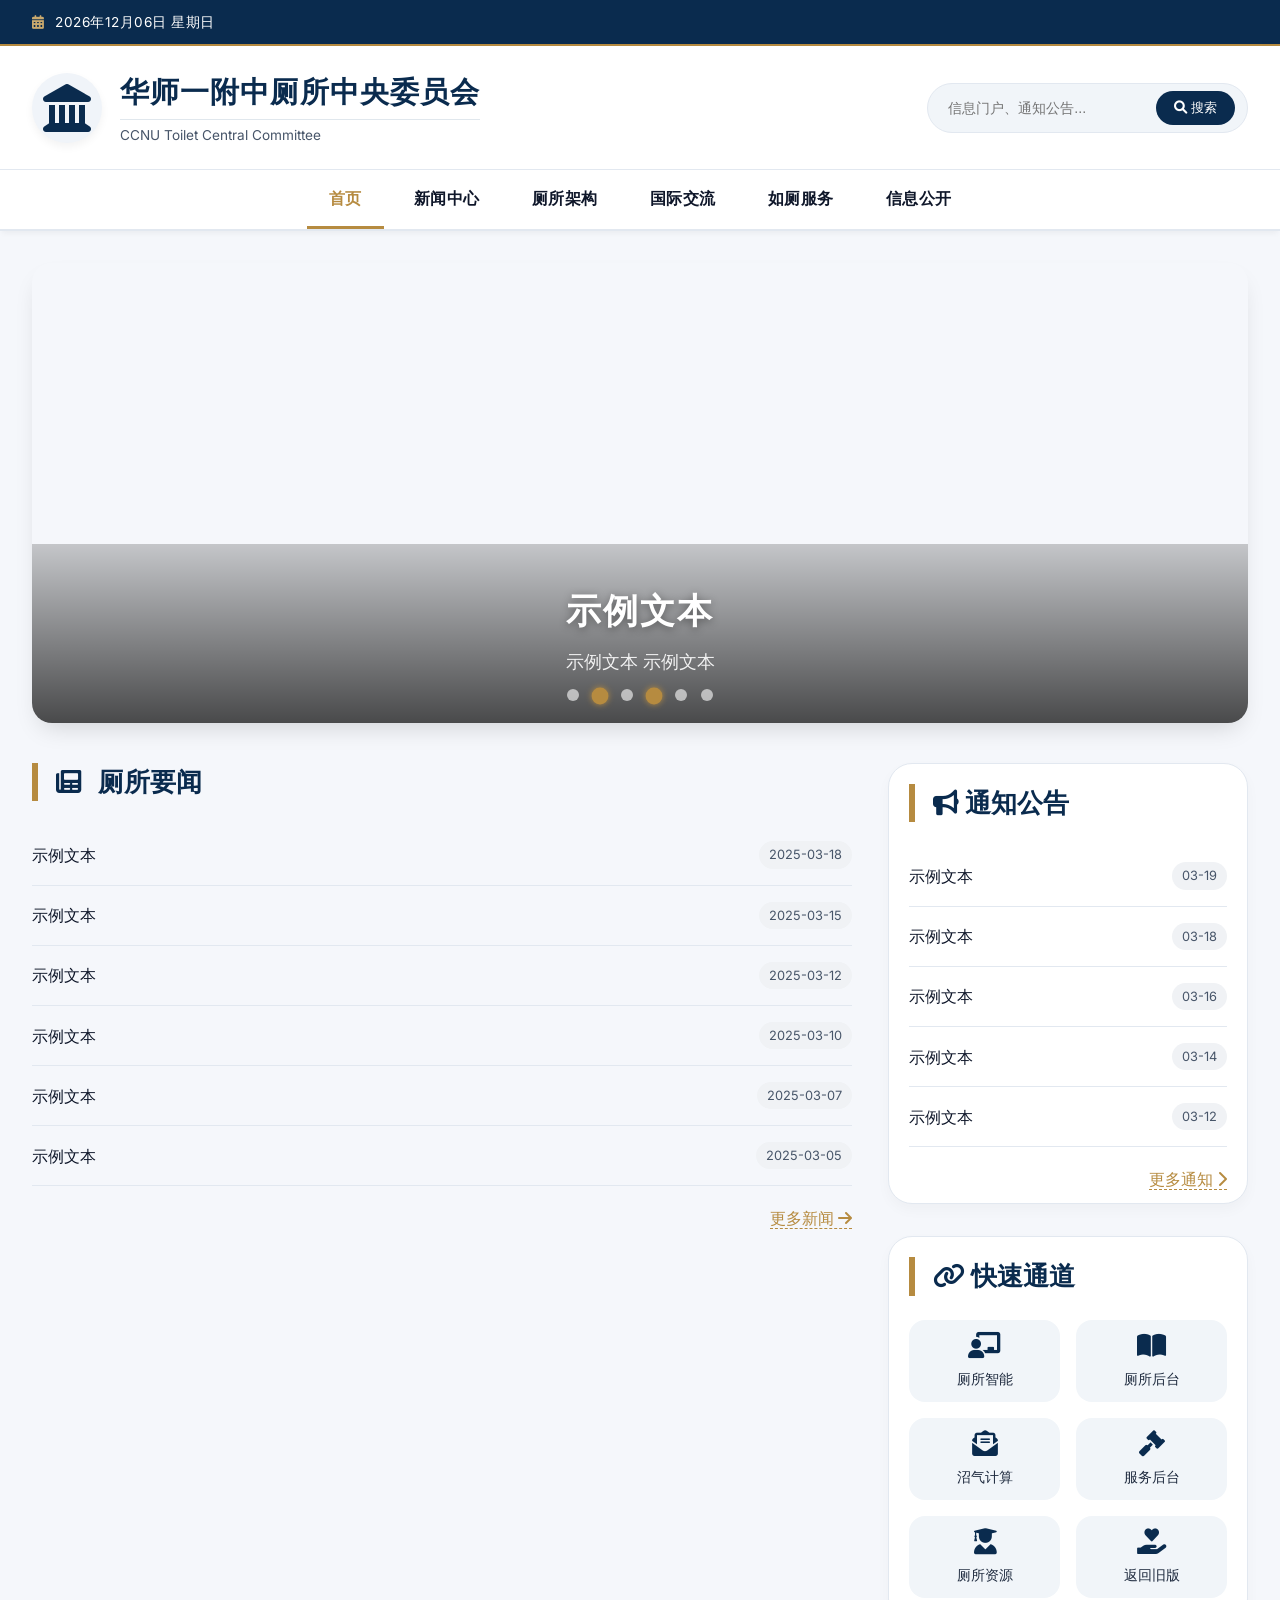
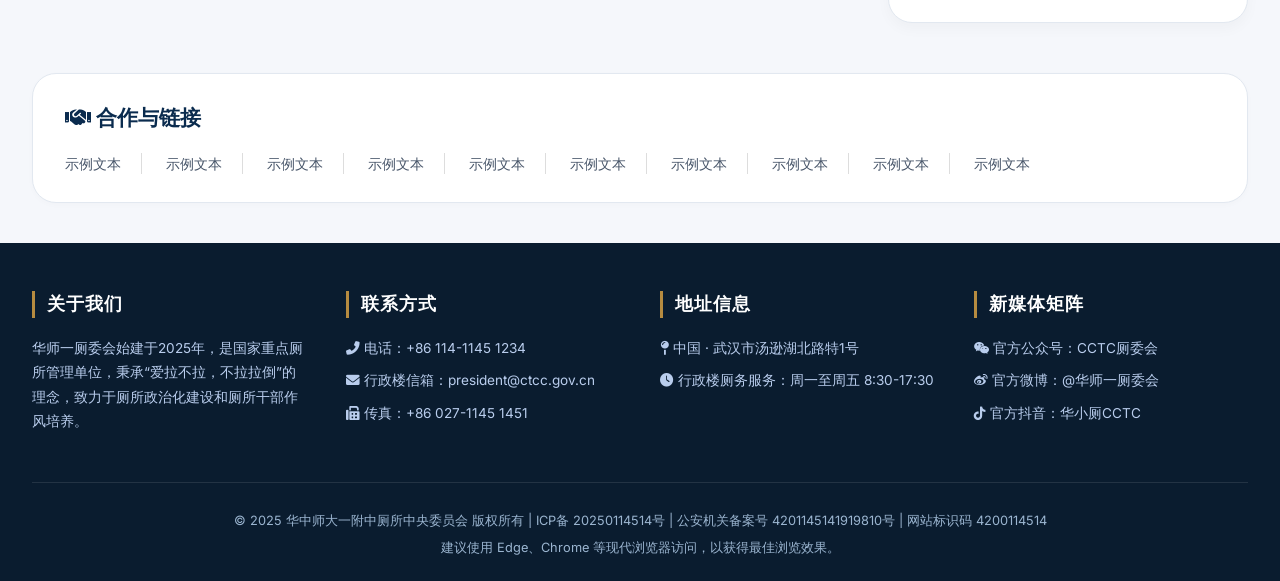
==== index.html @ 01e00ba2 "Add files via upload" ====
﻿<!DOCTYPE html>
<!-- saved from url=(0061)# -->
<html lang="zh-CN"><head><meta http-equiv="Content-Type" content="text/html; charset=UTF-8">
    
    <meta name="viewport" content="width=device-width, initial-scale=1.0, user-scalable=yes">
    <title>华师一附中厕所中央委员会官方门户</title>
    <!-- 引入 Font Awesome 6 (免费图标库) 和 思源黑体 提升稳重感 -->
    <link rel="stylesheet" href="https://cdnjs.cloudflare.com/ajax/libs/font-awesome/6.0.0-beta3/css/all.min.css">
    <link href="https://fonts.googleapis.com/css2?family=Inter:opsz,wght@14..32,300;14..32,400;14..32,500;14..32,600;14..32,700&display=swap" rel="stylesheet">
    <style>
        * {
            margin: 0;
            padding: 0;
            box-sizing: border-box;
        }

        body {
            font-family: 'Inter', 'Microsoft YaHei', 'Segoe UI', Roboto, 'Helvetica Neue', sans-serif;
            background-color: #f5f7fb;
            color: #1e2a3e;
            line-height: 1.5;
        }

        /* 庄重主色调：深蓝灰 + 暗金点缀 */
        :root {
            --primary-dark: #0a2b4e;      /* 深蓝权威 */
            --primary-deep: #1e3a5f;
            --primary-accent: #b68b40;    /* 古铜/暗金 点缀庄严感 */
            --primary-accent-hover: #9e732f;
            --gray-bg: #f8fafc;
            --card-white: #ffffff;
            --border-light: #e2e8f0;
            --text-dark: #0f172a;
            --text-muted: #475569;
            --footer-bg: #0a1c2f;
        }

        a {
            text-decoration: none;
            color: inherit;
            transition: all 0.2s ease;
        }

        /* 容器约束 庄重居中 */
        .container {
            max-width: 1280px;
            margin: 0 auto;
            padding: 0 32px;
        }

        /* ========= 页头 ========= */
        .top-bar {
            background: var(--primary-dark);
            color: white;
            padding: 12px 0;
            font-size: 0.85rem;
            border-bottom: 2px solid var(--primary-accent);
        }

        .top-bar .container {
            display: flex;
            justify-content: space-between;
            align-items: center;
            flex-wrap: wrap;
        }

        .date-links span {
            margin-right: 24px;
            font-weight: 400;
            letter-spacing: 0.5px;
        }

        .date-links i {
            margin-right: 6px;
            color: #c9a96e;
        }

        .official-links a {
            margin-left: 20px;
            font-size: 0.85rem;
            border-left: 1px solid rgba(255,255,255,0.3);
            padding-left: 20px;
        }
        .official-links a:first-child {
            border-left: none;
            margin-left: 0;
            padding-left: 0;
        }
        .official-links a:hover {
            color: var(--primary-accent);
        }

        /* 主头部 logo+名称+搜索 */
        .header-main {
            background: white;
            padding: 24px 0;
            box-shadow: 0 2px 12px rgba(0,0,0,0.03);
            border-bottom: 1px solid var(--border-light);
        }
        .header-flex {
            display: flex;
            justify-content: space-between;
            align-items: center;
            flex-wrap: wrap;
            gap: 20px;
        }
        .logo-area {
            display: flex;
            align-items: center;
            gap: 18px;
        }
        .logo-icon {
            font-size: 48px;
            color: var(--primary-dark);
            background: #f0f4f9;
            width: 70px;
            height: 70px;
            display: flex;
            align-items: center;
            justify-content: center;
            border-radius: 50%;
            box-shadow: 0 4px 8px rgba(0,0,0,0.05);
        }
        .site-title h1 {
            font-size: 1.8rem;
            font-weight: 700;
            color: var(--primary-dark);
            letter-spacing: 1px;
        }
        .site-title p {
            font-size: 0.85rem;
            color: var(--text-muted);
            margin-top: 5px;
            font-weight: 400;
            border-top: 1px solid #e0e7ed;
            padding-top: 5px;
        }
        .search-box {
            background: #f1f5f9;
            border-radius: 48px;
            padding: 6px 12px 6px 20px;
            display: flex;
            align-items: center;
            gap: 8px;
            border: 1px solid var(--border-light);
        }
        .search-box input {
            border: none;
            background: transparent;
            padding: 10px 0;
            font-size: 0.9rem;
            width: 200px;
            outline: none;
            font-weight: 400;
        }
        .search-box button {
            background: var(--primary-dark);
            border: none;
            color: white;
            padding: 8px 18px;
            border-radius: 40px;
            cursor: pointer;
            font-weight: 500;
            transition: 0.2s;
        }
        .search-box button:hover {
            background: var(--primary-accent);
        }

        /* 导航菜单 */
        .nav-menu {
            background: white;
            border-bottom: 2px solid var(--border-light);
            box-shadow: 0 4px 6px -2px rgba(0,0,0,0.05);
            position: sticky;
            top: 0;
            z-index: 99;
        }
        .nav-list {
            display: flex;
            justify-content: center;
            flex-wrap: wrap;
            list-style: none;
            gap: 8px;
        }
        .nav-list li a {
            display: inline-block;
            padding: 16px 22px;
            font-weight: 600;
            font-size: 1rem;
            color: var(--text-dark);
            letter-spacing: 0.5px;
            border-bottom: 3px solid transparent;
        }
        .nav-list li a:hover, .nav-list li.active a {
            color: var(--primary-accent);
            border-bottom-color: var(--primary-accent);
        }

        /* 轮播区 (庄重宽幅) */
        .carousel-section {
            margin: 32px 0 40px;
        }
        .carousel-container {
            position: relative;
            width: 100%;
            height: 460px;
            border-radius: 20px;
            overflow: hidden;
            box-shadow: 0 12px 24px -8px rgba(0,0,0,0.15);
        }
        .carousel-slide {
            position: absolute;
            top: 0;
            left: 0;
            width: 100%;
            height: 100%;
            background-size: cover;
            background-position: center 30%;
            opacity: 0;
            transition: opacity 0.7s ease-in-out;
            display: flex;
            align-items: flex-end;
            justify-content: center;
        }
        .carousel-slide.active {
            opacity: 1;
            z-index: 1;
        }
        .slide-overlay {
            background: linear-gradient(0deg, rgba(0,0,0,0.7) 0%, rgba(0,0,0,0.2) 100%);
            width: 100%;
            padding: 40px 0 48px;
            text-align: center;
            color: white;
        }
        .slide-overlay h2 {
            font-size: 2.2rem;
            font-weight: 700;
            letter-spacing: 2px;
            margin-bottom: 12px;
            text-shadow: 0 2px 8px rgba(0,0,0,0.4);
        }
        .slide-overlay p {
            font-size: 1.1rem;
            max-width: 700px;
            margin: 0 auto;
            opacity: 0.9;
        }
        .carousel-dots {
            position: absolute;
            bottom: 20px;
            left: 0;
            right: 0;
            display: flex;
            justify-content: center;
            gap: 14px;
            z-index: 10;
        }
        .dot {
            width: 12px;
            height: 12px;
            background-color: rgba(255,255,255,0.6);
            border-radius: 50%;
            cursor: pointer;
            transition: 0.2s;
        }
        .dot.active-dot {
            background-color: var(--primary-accent);
            transform: scale(1.2);
            width: 14px;
            height: 14px;
            box-shadow: 0 0 5px #b68b40;
        }

        /* 主要内容卡片区 */
        .content-grid {
            display: grid;
            grid-template-columns: 1fr 360px;
            gap: 36px;
            margin: 40px 0 50px;
        }
        /* 左侧新闻 */
        .news-section h2, .announce-section h2, .quick-links h2 {
            font-size: 1.6rem;
            font-weight: 600;
            border-left: 6px solid var(--primary-accent);
            padding-left: 18px;
            margin-bottom: 24px;
            color: var(--primary-dark);
        }
        .news-list li, .announce-list li {
            list-style: none;
            border-bottom: 1px solid var(--border-light);
            padding: 16px 0;
            display: flex;
            justify-content: space-between;
            align-items: center;
            flex-wrap: wrap;
        }
        .news-list li a, .announce-list li a {
            font-weight: 500;
            font-size: 1rem;
            color: var(--text-dark);
            flex: 1;
            transition: 0.2s;
        }
        .news-list li a:hover, .announce-list li a:hover {
            color: var(--primary-accent);
            padding-left: 4px;
        }
        .news-date, .announce-date {
            font-size: 0.8rem;
            color: var(--text-muted);
            background: #f0f2f5;
            padding: 4px 10px;
            border-radius: 24px;
            white-space: nowrap;
            margin-left: 15px;
        }
        .more-link {
            text-align: right;
            margin-top: 20px;
        }
        .more-link a {
            color: var(--primary-accent);
            font-weight: 500;
            border-bottom: 1px dashed var(--primary-accent);
        }
        /* 右侧卡片 通知公告+快速通道 */
        .announce-section {
            background: var(--card-white);
            border-radius: 24px;
            padding: 20px 20px 12px 20px;
            box-shadow: 0 6px 14px rgba(0,0,0,0.03);
            border: 1px solid var(--border-light);
            margin-bottom: 32px;
        }
        .quick-links {
            background: var(--card-white);
            border-radius: 24px;
            padding: 20px 20px 24px;
            border: 1px solid var(--border-light);
            box-shadow: 0 6px 14px rgba(0,0,0,0.03);
        }
        .link-grid {
            display: grid;
            grid-template-columns: repeat(2, 1fr);
            gap: 16px;
            margin-top: 12px;
        }
        .link-item {
            background: #f1f5f9;
            padding: 12px 8px;
            text-align: center;
            border-radius: 16px;
            transition: 0.2s;
            font-weight: 500;
        }
        .link-item i {
            display: block;
            font-size: 26px;
            color: var(--primary-dark);
            margin-bottom: 8px;
        }
        .link-item span {
            font-size: 0.85rem;
        }
        .link-item:hover {
            background: #e6edf6;
            transform: translateY(-3px);
            color: var(--primary-accent);
        }
        .link-item:hover i {
            color: var(--primary-accent);
        }

        /* 友情链接区域 */
        .friendship {
            background: white;
            border-radius: 24px;
            padding: 28px 32px;
            margin: 20px 0 40px;
            border: 1px solid var(--border-light);
            box-shadow: 0 2px 6px rgba(0,0,0,0.02);
        }
        .friendship h3 {
            font-size: 1.3rem;
            font-weight: 600;
            margin-bottom: 20px;
            color: var(--primary-dark);
            position: relative;
            display: inline-block;
        }
        .friend-links {
            display: flex;
            flex-wrap: wrap;
            gap: 24px;
            row-gap: 16px;
        }
        .friend-links a {
            color: var(--text-muted);
            font-weight: 500;
            border-right: 1px solid #ddd;
            padding-right: 20px;
            font-size: 0.9rem;
        }
        .friend-links a:last-child {
            border-right: none;
        }
        .friend-links a:hover {
            color: var(--primary-accent);
        }

        /* 页脚 */
        .footer {
            background: var(--footer-bg);
            color: #cddcec;
            padding: 48px 0 24px;
            margin-top: 20px;
            font-size: 0.85rem;
        }
        .footer-grid {
            display: grid;
            grid-template-columns: repeat(auto-fit, minmax(240px, 1fr));
            gap: 40px;
            margin-bottom: 40px;
        }
        .footer-col h4 {
            color: white;
            font-size: 1.1rem;
            margin-bottom: 18px;
            font-weight: 600;
            letter-spacing: 1px;
            border-left: 3px solid var(--primary-accent);
            padding-left: 12px;
        }
        .footer-col p, .footer-col a {
            color: #b9cded;
            line-height: 1.8;
            display: block;
            margin-bottom: 8px;
        }
        .footer-col a:hover {
            color: var(--primary-accent);
        }
        .copyright {
            text-align: center;
            padding-top: 28px;
            border-top: 1px solid rgba(255,255,255,0.1);
            color: #9bb5d0;
            font-size: 0.8rem;
        }

        /* 响应式 */
        @media (max-width: 960px) {
            .container {
                padding: 0 20px;
            }
            .content-grid {
                grid-template-columns: 1fr;
            }
            .header-flex {
                flex-direction: column;
                align-items: flex-start;
            }
            .nav-list li a {
                padding: 12px 14px;
                font-size: 0.9rem;
            }
            .carousel-container {
                height: 340px;
            }
            .slide-overlay h2 {
                font-size: 1.5rem;
            }
            .friend-links a {
                border-right: none;
                padding-right: 0;
            }
        }
        @media (max-width: 640px) {
            .top-bar .container {
                flex-direction: column;
                gap: 8px;
            }
            .date-links span {
                margin-right: 12px;
                font-size: 0.75rem;
            }
            .logo-icon {
                width: 55px;
                height: 55px;
                font-size: 36px;
            }
            .site-title h1 {
                font-size: 1.3rem;
            }
            .search-box input {
                width: 140px;
            }
        }
        button, .dot, .link-item {
            cursor: pointer;
        }
    </style>
<style>.Po4BvhR1CK2tJaywJ6AN path {
  fill: var(--icon-path-fill);
}
.Oz4yDjua3Qe6thqkZYf_ path {
  transition: 0.2s all;
}
.Oz4yDjua3Qe6thqkZYf_:hover path {
  fill: var(--icon-hover-fill);
}
</style><style>/* ！！！切勿直接改动该文件，该文件由 generator.ts 自动生成！！！ */
/* !!! DONT MODIFY THIS FILE DIRECTLY, THIS FILE IS GENERATED BY generator.ts AUTOMATICALLY !!! */
.ibW4Oa5B7s2zJKKZ4pCg {
  user-select: none;
}
.AtqKyJetjrG4smuk35Np {
  max-width: 346px;
  width: auto;
  height: 36px;
  background-color: var(--quark-style-white-color, #fff);
  padding-left: 10px;
  padding-right: 4px;
  display: flex;
  align-items: center;
  box-sizing: border-box;
  border: 1px solid var(--quark-style-gray-20-color, rgba(6, 10, 38, 0.12));
  box-shadow: 0 12px 32px -6px var(--quark-style-gray-30-fixed-color, rgba(6, 10, 38, 0.24));
  border-radius: 10px;
}
.ibW4Oa5B7s2zJKKZ4pCg .g6iGsZa_KHMeW2yICzQQ {
  height: 28px;
  display: flex;
  align-items: center;
  margin-right: 6px;
}
.ibW4Oa5B7s2zJKKZ4pCg .e4UXx38MPgfHdym_Lzt0 {
  display: flex;
  justify-content: center;
  align-items: center;
  cursor: pointer;
  height: 28px;
  padding: 0 6px;
  margin-right: 2px;
  border-radius: 6px;
  column-gap: 4px;
}
.ibW4Oa5B7s2zJKKZ4pCg .e4UXx38MPgfHdym_Lzt0:hover:not(.ibW4Oa5B7s2zJKKZ4pCg .kNOcXLDT_cCrcoY8LTm8) {
  background: var(--quark-style-gray-10-color, rgba(6, 10, 38, 0.06));
}
.ibW4Oa5B7s2zJKKZ4pCg .kNOcXLDT_cCrcoY8LTm8 {
  cursor: default;
}
.ibW4Oa5B7s2zJKKZ4pCg .kNOcXLDT_cCrcoY8LTm8 .Va3czASiR9Zztyl_lD4M {
  color: var(--quark-style-gray-40-color, rgba(6, 10, 38, 0.4)) !important;
}
.ibW4Oa5B7s2zJKKZ4pCg .e4UXx38MPgfHdym_Lzt0 .Va3czASiR9Zztyl_lD4M {
  font-size: 12px;
  color: var(--quark-style-gray-color, #060A26);
  line-height: 16px;
  white-space: nowrap;
  position: relative;
}
.ibW4Oa5B7s2zJKKZ4pCg .llw0qsmiI_08u93bFdNg {
  position: relative;
  width: 28px;
  height: 28px;
  overflow: visible !important;
}
.ibW4Oa5B7s2zJKKZ4pCg .LEo8kpqIERehkv8AhAfG {
  width: 28px;
  height: 28px;
  display: flex;
  justify-content: center;
  align-items: center;
  cursor: pointer;
  border-radius: 6px;
  overflow: visible !important;
}
.ibW4Oa5B7s2zJKKZ4pCg .LEo8kpqIERehkv8AhAfG:hover {
  background: var(--quark-style-gray-10-color, rgba(6, 10, 38, 0.06));
}
.ibW4Oa5B7s2zJKKZ4pCg .zoNmooxAnbLEJSN8m1Jg {
  box-sizing: border-box;
  position: absolute;
  display: flex;
  flex-direction: column;
  align-items: center;
  width: 110px;
  max-height: 136px;
  height: auto;
  top: 36px;
  right: -5px;
  padding: 4px 0;
  background-color: var(--quark-style-white-color, #fff);
  border: 1px solid var(--quark-style-gray-20-color, rgba(6, 10, 38, 0.12));
  box-shadow: 0 4px 16px -6px var(--quark-style-gray-20-fixed-color, rgba(6, 10, 38, 0.12));
  border-radius: 8px;
  overflow: visible !important;
  row-gap: 4px;
}
.ibW4Oa5B7s2zJKKZ4pCg .O1imPofna4elG_8NcQnR {
  top: -77px;
}
.ibW4Oa5B7s2zJKKZ4pCg .mdH0IY7jS3Swn5vdX6tz {
  width: 102px;
  height: 28px;
  display: flex;
  align-items: center;
  justify-content: flex-start;
  cursor: pointer;
  column-gap: 8px;
  border-radius: 6px;
  padding: 0 6px;
  box-sizing: border-box;
}
.ibW4Oa5B7s2zJKKZ4pCg .mdH0IY7jS3Swn5vdX6tz:hover:not(.ibW4Oa5B7s2zJKKZ4pCg .dEdHLVmn_L2GAzb_cmwt) {
  background: var(--quark-style-gray-10-color, rgba(6, 10, 38, 0.06));
}
.ibW4Oa5B7s2zJKKZ4pCg .dEdHLVmn_L2GAzb_cmwt {
  cursor: default;
}
.ibW4Oa5B7s2zJKKZ4pCg .dEdHLVmn_L2GAzb_cmwt .zEraruudgjR2MToGu4Kw {
  color: var(--quark-style-gray-40-color, rgba(6, 10, 38, 0.4)) !important;
}
.ibW4Oa5B7s2zJKKZ4pCg .XfCMwvO0DsqFCeyzPYP2 {
  width: 16px;
  height: 16px;
}
.ibW4Oa5B7s2zJKKZ4pCg .zEraruudgjR2MToGu4Kw {
  font-size: 12px;
  color: var(--quark-style-gray-color, #060A26);
}
.ibW4Oa5B7s2zJKKZ4pCg .KZeoAuXbMIkWzOT4PcH5 {
  width: 100%;
  height: 1px;
  background: var(--quark-style-gray-10-color, rgba(6, 10, 38, 0.06));
}
.ZL32C_XdLL8UQRZ3zObd {
  display: flex;
  align-items: center;
}
.u5llx7cIQZLdrjP5Vag1 {
  width: 28px;
  height: 28px;
  display: flex;
  justify-content: center;
  align-items: center;
  border-radius: 16px;
  cursor: pointer;
  margin-right: 12px;
  background: var(--quark-style-gray-60-color, rgba(6, 10, 38, 0.6));
}
.ZL32C_XdLL8UQRZ3zObd .LEo8kpqIERehkv8AhAfG {
  border-radius: 16px !important;
  background: var(--quark-style-gray-60-color, rgba(6, 10, 38, 0.6)) !important;
}
.ZL32C_XdLL8UQRZ3zObd .zoNmooxAnbLEJSN8m1Jg {
  right: 0 !important;
}
.ZL32C_XdLL8UQRZ3zObd {
  overflow: visible !important;
}
</style></head>
<body>

<!-- 顶部政务栏 -->
<div class="top-bar">
    <div class="container">
        <div class="date-links">
            <span><i class="fas fa-calendar-alt"></i> 2026年03月20日 星期五</span>
            
        </div>
        
    </div>
</div>

<!-- 主头部 -->
<div class="header-main">
    <div class="container header-flex">
        <div class="logo-area">
            <div class="logo-icon">
                <i class="fas fa-landmark"></i>
            </div>
            <div class="site-title">
                <h1>华师一附中厕所中央委员会</h1>
                <p>CCNU Toilet Central Committee</p>
            </div>
        </div>
        <div class="search-box">
            <input type="text" placeholder="信息门户、通知公告..." aria-label="站内搜索">
            <button><i class="fas fa-search"></i> 搜索</button>
        </div>
    </div>
</div>

<!-- 导航菜单 (粘性) -->
<div class="nav-menu">
    <div class="container">
        <ul class="nav-list">
            <li class="active"><a href="##">首页</a></li>
            
            <li><a href="##">新闻中心</a></li>
            
            <li><a href="##">厕所架构</a></li>
            
            
            <li><a href="##">国际交流</a></li>
            <li><a href="##">如厕服务</a></li>
            <li><a href="##">信息公开</a></li>
        </ul>
    </div>
</div>

<main>
    <div class="container">
        <!-- 轮播 Banner 庄重大气 -->
        <div class="carousel-section">
            <div class="carousel-container" id="carousel">
                <!-- 三组幻灯片 背景图片使用权威庄重的学术/建筑风格占位图 (picsum 图书馆与城市学院风) -->
                <div class="carousel-slide" style="background-image: url(&#39;https://picsum.photos/id/20/1600/500?grayscale&#39;);">
                    <div class="slide-overlay">
                        <h2>示例文本</h2>
                        <p>示例文本 示例文本</p>
                    </div>
                </div>
                <div class="carousel-slide active" style="background-image: url(&#39;https://picsum.photos/id/96/1600/500?grayscale&#39;);">
                    <div class="slide-overlay">
                        <h2>示例文本</h2>
                        <p>示例文本 示例文本</p>
                    </div>
                </div>
                <div class="carousel-slide" style="background-image: url(&#39;https://picsum.photos/id/42/1600/500?grayscale&#39;);">
                    <div class="slide-overlay">
                        <h2>示例文本</h2>
                        <p>示例文本 示例文本</p>
                    </div>
                </div>
                <div class="carousel-dots" id="dotsContainer"><div class="dot"></div><div class="dot active-dot"></div><div class="dot"></div></div>
            </div>
        </div>

        <!-- 核心内容区 新闻+右侧通知公告与快捷入口 -->
        <div class="content-grid">
            <!-- 左侧要闻区域 -->
            <div class="news-section">
                <h2><i class="fas fa-newspaper" style="margin-right: 10px;"></i> 厕所要闻</h2>
                <ul class="news-list">
                    <li><a href="##">示例文本</a><span class="news-date">2025-03-18</span></li>
                    <li><a href="##">示例文本</a><span class="news-date">2025-03-15</span></li>
                    <li><a href="##">示例文本</a><span class="news-date">2025-03-12</span></li>
                    <li><a href="##">示例文本</a><span class="news-date">2025-03-10</span></li>
                    <li><a href="##">示例文本</a><span class="news-date">2025-03-07</span></li>
                    <li><a href="##">示例文本</a><span class="news-date">2025-03-05</span></li>
                </ul>
                <div class="more-link"><a href="##">更多新闻 <i class="fas fa-arrow-right"></i></a></div>
            </div>

            <!-- 右侧区域 -->
            <div>
                <!-- 通知公告板块 -->
                <div class="announce-section">
                    <h2><i class="fas fa-bullhorn"></i> 通知公告</h2>
                    <ul class="announce-list">
                        <li><a href="##">示例文本</a><span class="announce-date">03-19</span></li>
                        <li><a href="##">示例文本</a><span class="announce-date">03-18</span></li>
                        <li><a href="##">示例文本</a><span class="announce-date">03-16</span></li>
                        <li><a href="##">示例文本</a><span class="announce-date">03-14</span></li>
                        <li><a href="##">示例文本</a><span class="announce-date">03-12</span></li>
                    </ul>
                    <div class="more-link"><a href="##">更多通知 <i class="fas fa-chevron-right"></i></a></div>
                </div>

                <!-- 快速通道 办事大厅风格 -->
                <div class="quick-links">
                    <h2><i class="fas fa-link"></i> 快速通道</h2>
                    <div class="link-grid">
                        <a href="https://ai.mclll114.me" class="link-item"><i class="fas fa-chalkboard-user"></i><span>厕所智能</span></a>
                        <a href="https://cd2.mclll114.me" class="link-item"><i class="fas fa-book-open"></i><span>厕所后台</span></a>
                        <a href="https://homo.mclll114.me" class="link-item"><i class="fas fa-envelope-open-text"></i><span>沼气计算</span></a>
                        <a href="https://server.mclll114.me" class="link-item"><i class="fas fa-gavel"></i><span>服务后台</span></a>
                        <a href="https://files.mclll114.me" class="link-item"><i class="fas fa-user-graduate"></i><span>厕所资源</span></a>
                        <a href="index_old.html" class="link-item"><i class="fas fa-hand-holding-heart"></i><span>返回旧版</span></a>
                    </div>
                </div>
            </div>
        </div>

        <!-- 友情链接 / 合作单位 体现政府/学校广泛合作 -->
        <div class="friendship">
            <h3><i class="fas fa-handshake"></i> 合作与链接</h3>
            <div class="friend-links">
                <a href="##">示例文本</a>
                <a href="##">示例文本</a>
                <a href="##">示例文本</a>
                <a href="##">示例文本</a>
                <a href="##">示例文本</a>
                <a href="##">示例文本</a>
                <a href="##">示例文本</a>
                <a href="##">示例文本</a>
                <a href="##">示例文本</a>
                <a href="##">示例文本</a>
            </div>
        </div>
    </div>
</main>

<!-- 页脚区域 权威完整 -->
<footer class="footer">
    <div class="container">
        <div class="footer-grid">
            <div class="footer-col">
                <h4>关于我们</h4>
                <p>华师一厕委会始建于2025年，是国家重点厕所管理单位，秉承“爱拉不拉，不拉拉倒”的理念，致力于厕所政治化建设和厕所干部作风培养。</p>
            </div>
            <div class="footer-col">
                <h4>联系方式</h4>
                <p><i class="fas fa-phone-alt"></i> 电话：+86 114-1145 1234</p>
                <p><i class="fas fa-envelope"></i> 行政楼信箱：president@ctcc.gov.cn</p>
                <p><i class="fas fa-fax"></i> 传真：+86 027-1145 1451</p>
            </div>
            <div class="footer-col">
                <h4>地址信息</h4>
                <p><i class="fas fa-map-pin"></i> 中国 · 武汉市汤逊湖北路特1号</p>
                <p><i class="fas fa-clock"></i> 行政楼厕务服务：周一至周五 8:30-17:30</p>
            </div>
            <div class="footer-col">
                <h4>新媒体矩阵</h4>
                <p><i class="fab fa-weixin"></i> 官方公众号：CCTC厕委会</p>
                <p><i class="fab fa-weibo"></i> 官方微博：@华师一厕委会</p>
                <p><i class="fab fa-tiktok"></i> 官方抖音：华小厕CCTC</p>
            </div>
        </div>
        <div class="copyright">
            <p>© 2025 华中师大一附中厕所中央委员会 版权所有 |  ICP备 20250114514号 | 公安机关备案号 4201145141919810号 | 网站标识码 4200114514</p>
            <p style="margin-top: 8px;">建议使用 Edge、Chrome 等现代浏览器访问，以获得最佳浏览效果。</p>
        </div>
    </div>
</footer>

<script>
    // 轮播图逻辑 庄重简洁自动轮播 + 点选
    (function() {
        const slides = document.querySelectorAll('.carousel-slide');
        const dotsContainer = document.getElementById('dotsContainer');
        let currentIndex = 0;
        let intervalId = null;
        const totalSlides = slides.length;

        // 创建指示点
        function createDots() {
            for (let i = 0; i < totalSlides; i++) {
                const dot = document.createElement('div');
                dot.classList.add('dot');
                if (i === currentIndex) dot.classList.add('active-dot');
                dot.addEventListener('click', () => {
                    goToSlide(i);
                    resetInterval();
                });
                dotsContainer.appendChild(dot);
            }
        }

        function updateDots() {
            const dots = document.querySelectorAll('.dot');
            dots.forEach((dot, idx) => {
                if (idx === currentIndex) {
                    dot.classList.add('active-dot');
                } else {
                    dot.classList.remove('active-dot');
                }
            });
        }

        function goToSlide(index) {
            slides.forEach((slide, i) => {
                slide.classList.toggle('active', i === index);
            });
            currentIndex = index;
            updateDots();
        }

        function nextSlide() {
            let next = (currentIndex + 1) % totalSlides;
            goToSlide(next);
        }

        function startAutoPlay() {
            if (intervalId) clearInterval(intervalId);
            intervalId = setInterval(() => {
                nextSlide();
            }, 5000);
        }

        function resetInterval() {
            if (intervalId) clearInterval(intervalId);
            startAutoPlay();
        }

        // 暂停自动播放当鼠标悬停轮播区域，提升用户体验
        const carouselContainer = document.querySelector('.carousel-container');
        if (carouselContainer) {
            carouselContainer.addEventListener('mouseenter', () => {
                if (intervalId) clearInterval(intervalId);
                intervalId = null;
            });
            carouselContainer.addEventListener('mouseleave', () => {
                startAutoPlay();
            });
        }

        createDots();
        startAutoPlay();
    })();

    // 模拟顶部日期动态更新 (可展示真实日期)
    (function updateDate() {
        const dateElem = document.querySelector('.date-links span:first-child');
        if (dateElem) {
            const now = new Date();
            const year = now.getFullYear();
            const month = String(now.getMonth() + 1).padStart(2,'0');
            const day = String(now.getDate()).padStart(2,'0');
            const weekdays = ['星期日', '星期一', '星期二', '星期三', '星期四', '星期五', '星期六'];
            const weekday = weekdays[now.getDay()];
            dateElem.innerHTML = `<i class="fas fa-calendar-alt"></i> ${year}年${month}月${day}日 ${weekday}`;
        }
    })();

    // 简单搜索提示
    const searchBtn = document.querySelector('.search-box button');
    const searchInput = document.querySelector('.search-box input');
    if (searchBtn) {
        searchBtn.addEventListener('click', (e) => {
            e.preventDefault();
            const keyword = searchInput.value.trim();
            if (keyword) alert(`您正在搜索：“${keyword}”\n(演示框架，实际对接站内搜索)`);
            else alert('请输入关键词进行信息检索');
        });
    }
</script>

</body></html>
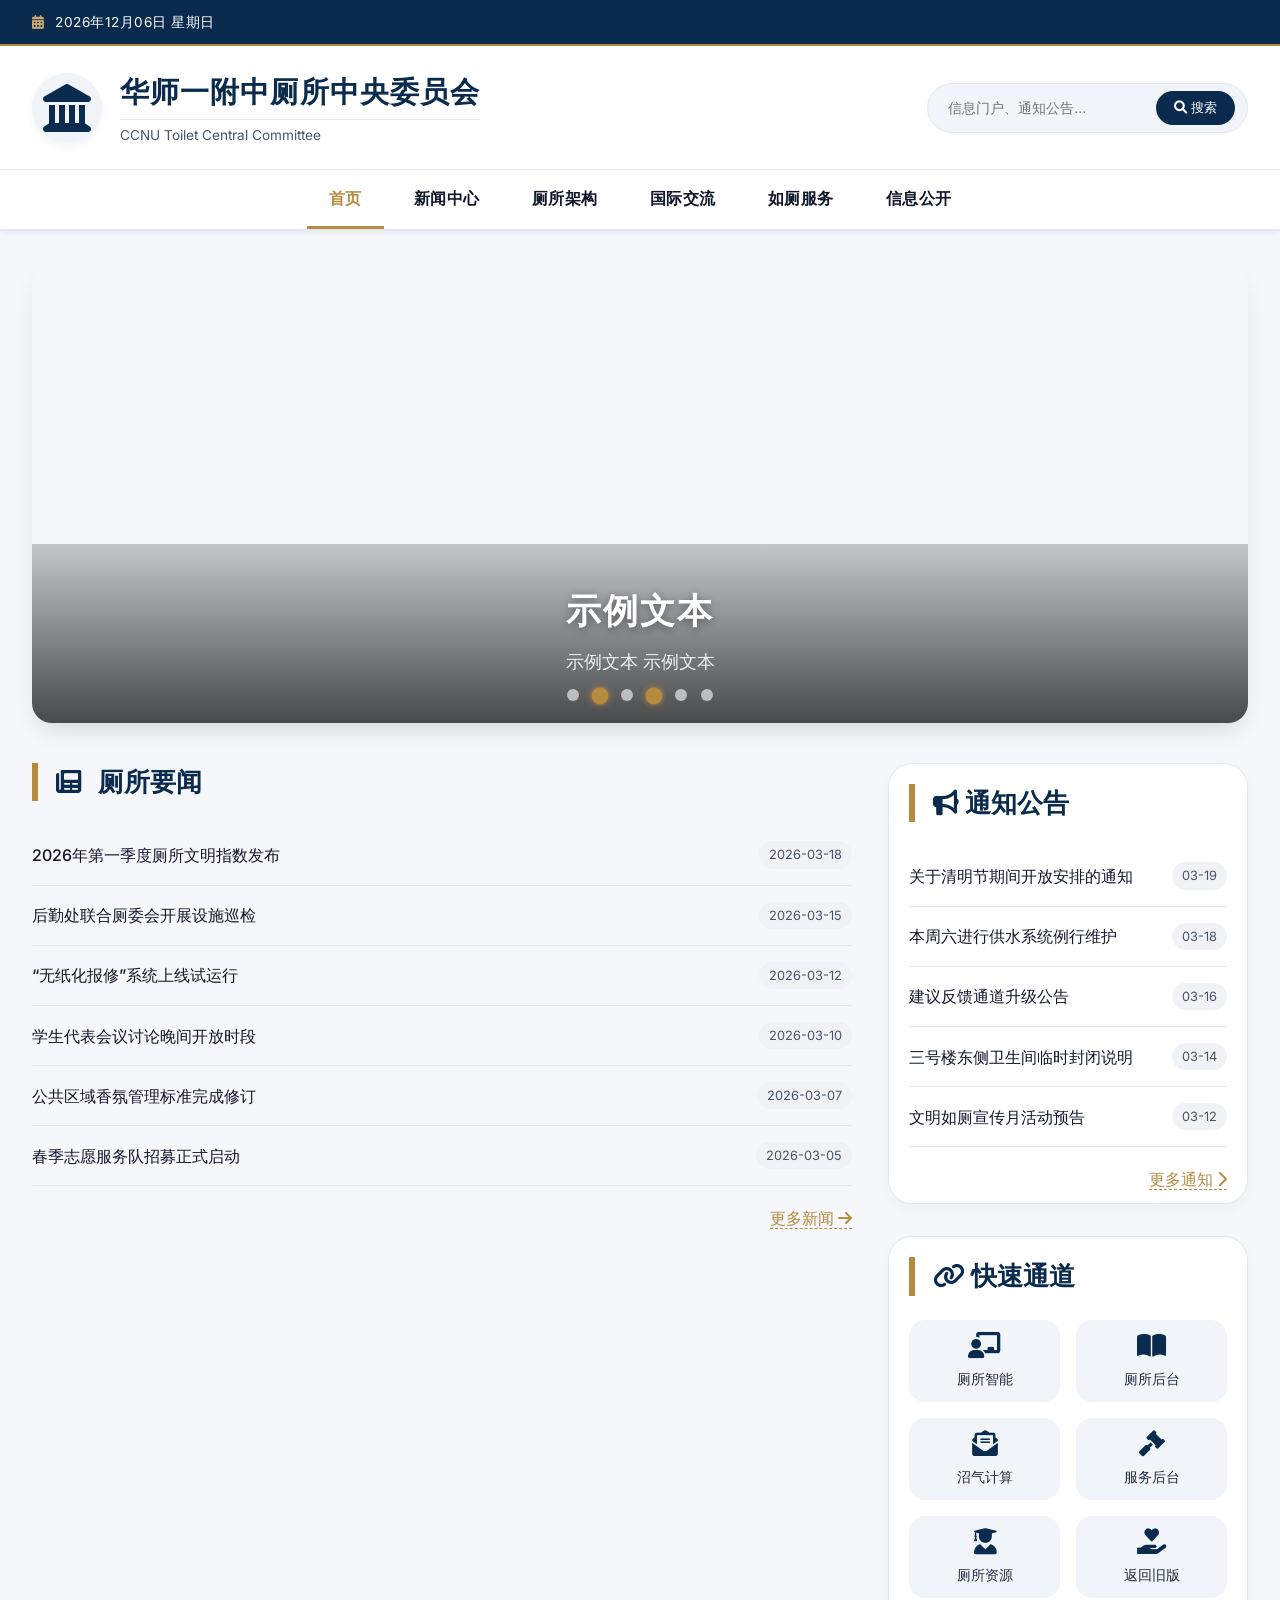
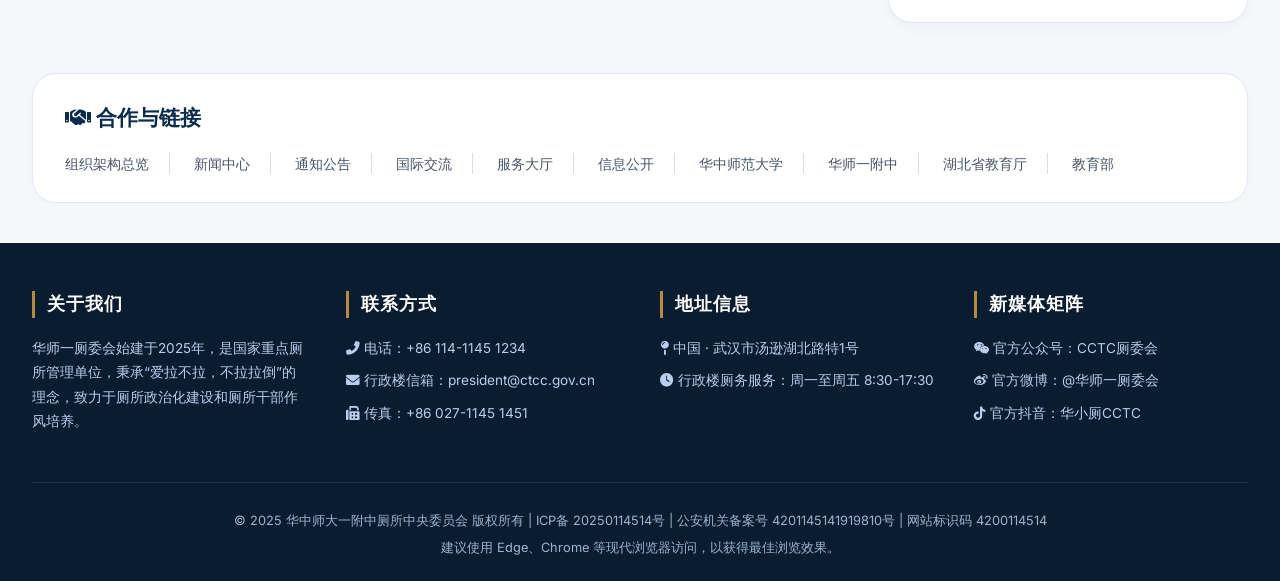
==== commit 8cbd26af: "feat: add centered in-page content switching with smooth transitions" ====
--- a/index.html
+++ b/index.html
@@ -502,6 +502,35 @@
         }
         button, .dot, .link-item {
             cursor: pointer;
+        }
+
+        .subpage-stage {
+            display: none;
+            margin: 28px auto 40px;
+            max-width: 980px;
+            padding: 0;
+            border: 1px solid var(--border-light);
+            border-radius: 20px;
+            overflow: hidden;
+            background: #fff;
+            box-shadow: 0 8px 18px rgba(0,0,0,0.06);
+            opacity: 0;
+            transform: translateY(10px);
+            transition: opacity 0.28s ease, transform 0.28s ease;
+        }
+        .subpage-stage.visible {
+            display: block;
+        }
+        .subpage-stage.active {
+            opacity: 1;
+            transform: translateY(0);
+        }
+        .subpage-frame {
+            width: 100%;
+            min-height: 1000px;
+            border: 0;
+            display: block;
+            background: #fff;
         }
     </style>
 <style>.Po4BvhR1CK2tJaywJ6AN path {
@@ -702,21 +731,21 @@
 <div class="nav-menu">
     <div class="container">
         <ul class="nav-list">
-            <li class="active"><a href="##">首页</a></li>
+            <li class="active"><a href="index.html" data-panel="home">首页</a></li>
             
-            <li><a href="##">新闻中心</a></li>
+            <li><a href="news.html" data-panel="news-panel">新闻中心</a></li>
             
-            <li><a href="##">厕所架构</a></li>
+            <li><a href="architecture.html" data-panel="architecture-panel">厕所架构</a></li>
             
             
-            <li><a href="##">国际交流</a></li>
-            <li><a href="##">如厕服务</a></li>
-            <li><a href="##">信息公开</a></li>
+            <li><a href="exchange.html" data-panel="exchange-panel">国际交流</a></li>
+            <li><a href="services.html" data-panel="services-panel">如厕服务</a></li>
+            <li><a href="disclosure.html" data-panel="disclosure-panel">信息公开</a></li>
         </ul>
     </div>
 </div>
 
-<main>
+<main id="homeContent">
     <div class="container">
         <!-- 轮播 Banner 庄重大气 -->
         <div class="carousel-section">
@@ -750,14 +779,14 @@
             <div class="news-section">
                 <h2><i class="fas fa-newspaper" style="margin-right: 10px;"></i> 厕所要闻</h2>
                 <ul class="news-list">
-                    <li><a href="##">示例文本</a><span class="news-date">2025-03-18</span></li>
-                    <li><a href="##">示例文本</a><span class="news-date">2025-03-15</span></li>
-                    <li><a href="##">示例文本</a><span class="news-date">2025-03-12</span></li>
-                    <li><a href="##">示例文本</a><span class="news-date">2025-03-10</span></li>
-                    <li><a href="##">示例文本</a><span class="news-date">2025-03-07</span></li>
-                    <li><a href="##">示例文本</a><span class="news-date">2025-03-05</span></li>
+                    <li><a href="news.html#n1" data-panel="news-panel" data-panel-hash="#n1">2026年第一季度厕所文明指数发布</a><span class="news-date">2026-03-18</span></li>
+                    <li><a href="news.html#n2" data-panel="news-panel" data-panel-hash="#n2">后勤处联合厕委会开展设施巡检</a><span class="news-date">2026-03-15</span></li>
+                    <li><a href="news.html#n3" data-panel="news-panel" data-panel-hash="#n3">“无纸化报修”系统上线试运行</a><span class="news-date">2026-03-12</span></li>
+                    <li><a href="news.html#n4" data-panel="news-panel" data-panel-hash="#n4">学生代表会议讨论晚间开放时段</a><span class="news-date">2026-03-10</span></li>
+                    <li><a href="news.html#n5" data-panel="news-panel" data-panel-hash="#n5">公共区域香氛管理标准完成修订</a><span class="news-date">2026-03-07</span></li>
+                    <li><a href="news.html#n6" data-panel="news-panel" data-panel-hash="#n6">春季志愿服务队招募正式启动</a><span class="news-date">2026-03-05</span></li>
                 </ul>
-                <div class="more-link"><a href="##">更多新闻 <i class="fas fa-arrow-right"></i></a></div>
+                <div class="more-link"><a href="news.html" data-panel="news-panel">更多新闻 <i class="fas fa-arrow-right"></i></a></div>
             </div>
 
             <!-- 右侧区域 -->
@@ -766,13 +795,13 @@
                 <div class="announce-section">
                     <h2><i class="fas fa-bullhorn"></i> 通知公告</h2>
                     <ul class="announce-list">
-                        <li><a href="##">示例文本</a><span class="announce-date">03-19</span></li>
-                        <li><a href="##">示例文本</a><span class="announce-date">03-18</span></li>
-                        <li><a href="##">示例文本</a><span class="announce-date">03-16</span></li>
-                        <li><a href="##">示例文本</a><span class="announce-date">03-14</span></li>
-                        <li><a href="##">示例文本</a><span class="announce-date">03-12</span></li>
+                        <li><a href="notices.html#notice1" data-panel="notices-panel" data-panel-hash="#notice1">关于清明节期间开放安排的通知</a><span class="announce-date">03-19</span></li>
+                        <li><a href="notices.html#notice2" data-panel="notices-panel" data-panel-hash="#notice2">本周六进行供水系统例行维护</a><span class="announce-date">03-18</span></li>
+                        <li><a href="notices.html#notice3" data-panel="notices-panel" data-panel-hash="#notice3">建议反馈通道升级公告</a><span class="announce-date">03-16</span></li>
+                        <li><a href="notices.html#notice4" data-panel="notices-panel" data-panel-hash="#notice4">三号楼东侧卫生间临时封闭说明</a><span class="announce-date">03-14</span></li>
+                        <li><a href="notices.html#notice5" data-panel="notices-panel" data-panel-hash="#notice5">文明如厕宣传月活动预告</a><span class="announce-date">03-12</span></li>
                     </ul>
-                    <div class="more-link"><a href="##">更多通知 <i class="fas fa-chevron-right"></i></a></div>
+                    <div class="more-link"><a href="notices.html" data-panel="notices-panel">更多通知 <i class="fas fa-chevron-right"></i></a></div>
                 </div>
 
                 <!-- 快速通道 办事大厅风格 -->
@@ -794,20 +823,24 @@
         <div class="friendship">
             <h3><i class="fas fa-handshake"></i> 合作与链接</h3>
             <div class="friend-links">
-                <a href="##">示例文本</a>
-                <a href="##">示例文本</a>
-                <a href="##">示例文本</a>
-                <a href="##">示例文本</a>
-                <a href="##">示例文本</a>
-                <a href="##">示例文本</a>
-                <a href="##">示例文本</a>
-                <a href="##">示例文本</a>
-                <a href="##">示例文本</a>
-                <a href="##">示例文本</a>
+                <a href="architecture.html" data-panel="architecture-panel">组织架构总览</a>
+                <a href="news.html" data-panel="news-panel">新闻中心</a>
+                <a href="notices.html" data-panel="notices-panel">通知公告</a>
+                <a href="exchange.html" data-panel="exchange-panel">国际交流</a>
+                <a href="services.html" data-panel="services-panel">服务大厅</a>
+                <a href="disclosure.html" data-panel="disclosure-panel">信息公开</a>
+                <a href="https://www.ccnu.edu.cn" target="_blank" rel="noopener noreferrer">华中师范大学</a>
+                <a href="https://www.hssyfz.com" target="_blank" rel="noopener noreferrer">华师一附中</a>
+                <a href="https://jyt.hubei.gov.cn" target="_blank" rel="noopener noreferrer">湖北省教育厅</a>
+                <a href="https://www.moe.gov.cn" target="_blank" rel="noopener noreferrer">教育部</a>
             </div>
         </div>
     </div>
 </main>
+
+<section class="container subpage-stage" id="subpageStage" aria-live="polite">
+    <iframe class="subpage-frame" id="subpageFrame" title="内容区"></iframe>
+</section>
 
 <!-- 页脚区域 权威完整 -->
 <footer class="footer">
@@ -943,5 +976,6 @@
         });
     }
 </script>
+<script defer src="content-switcher.js"></script>
 
 </body></html>
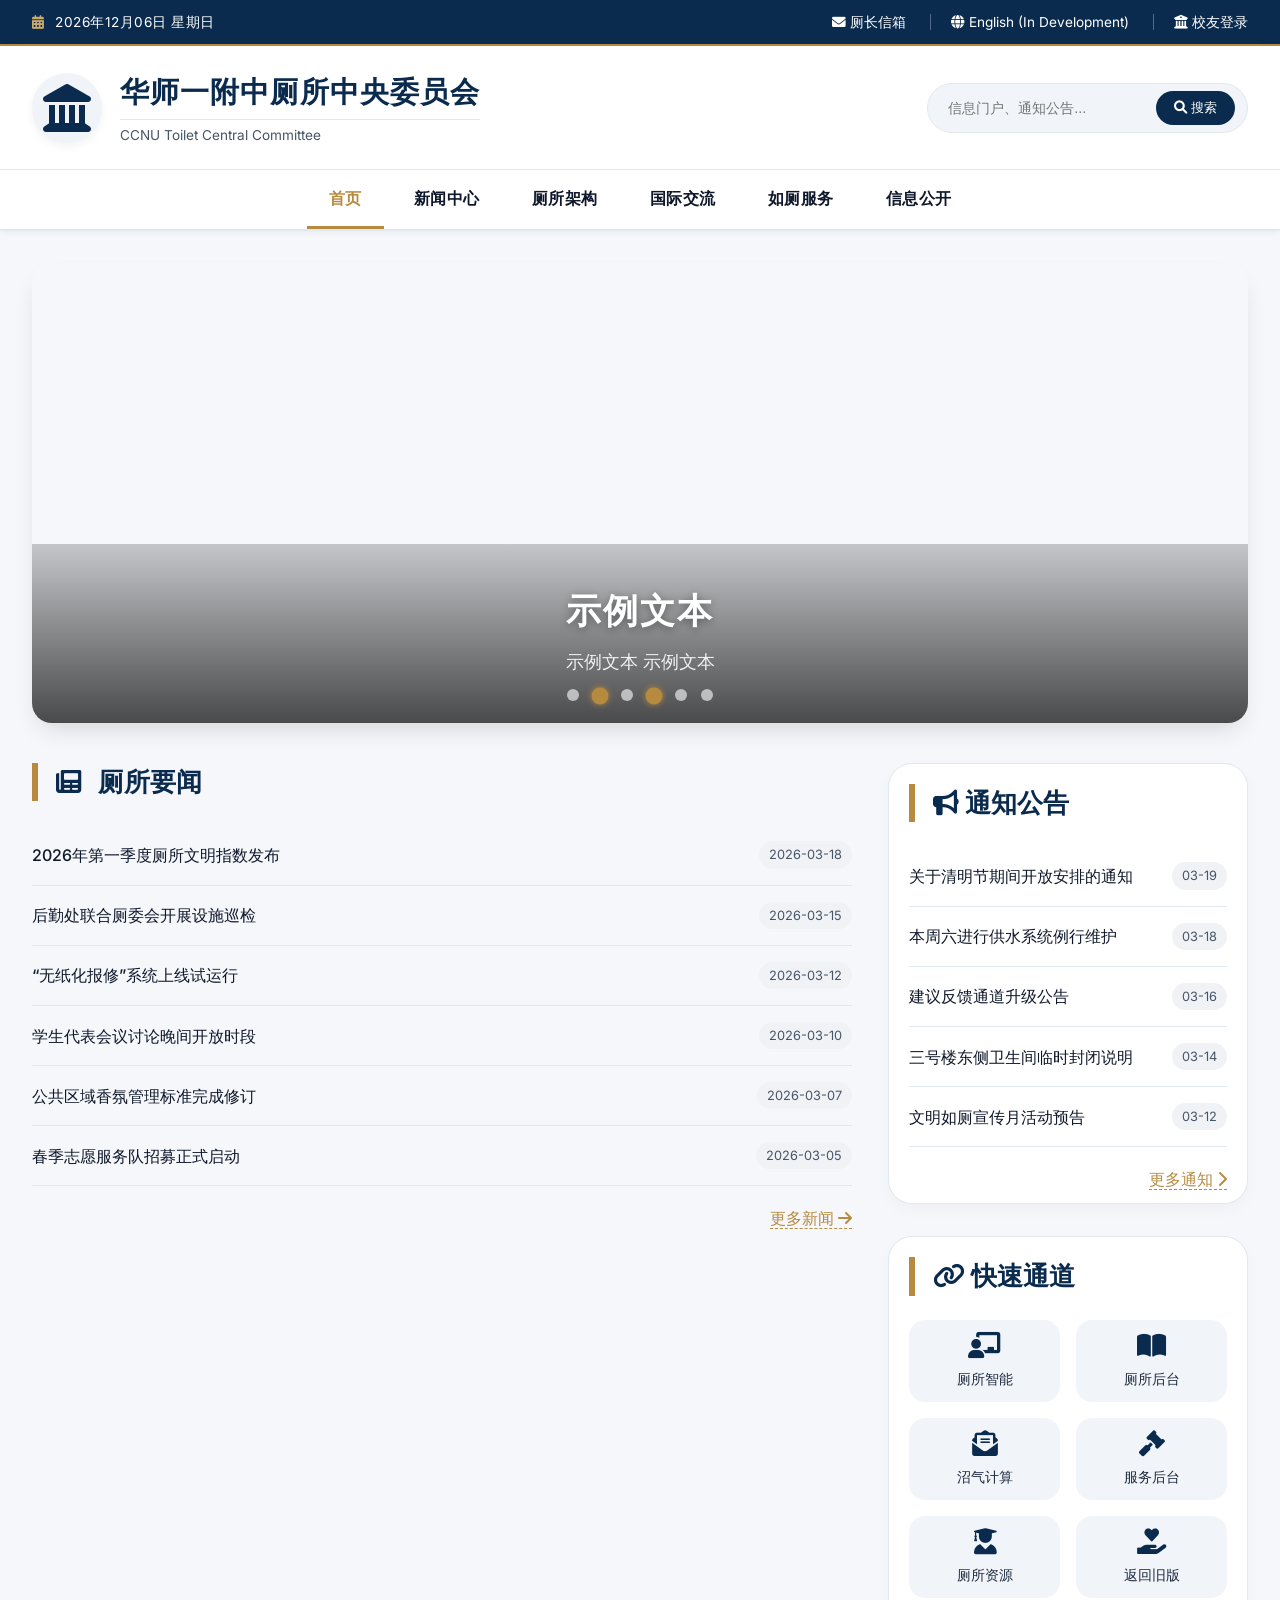
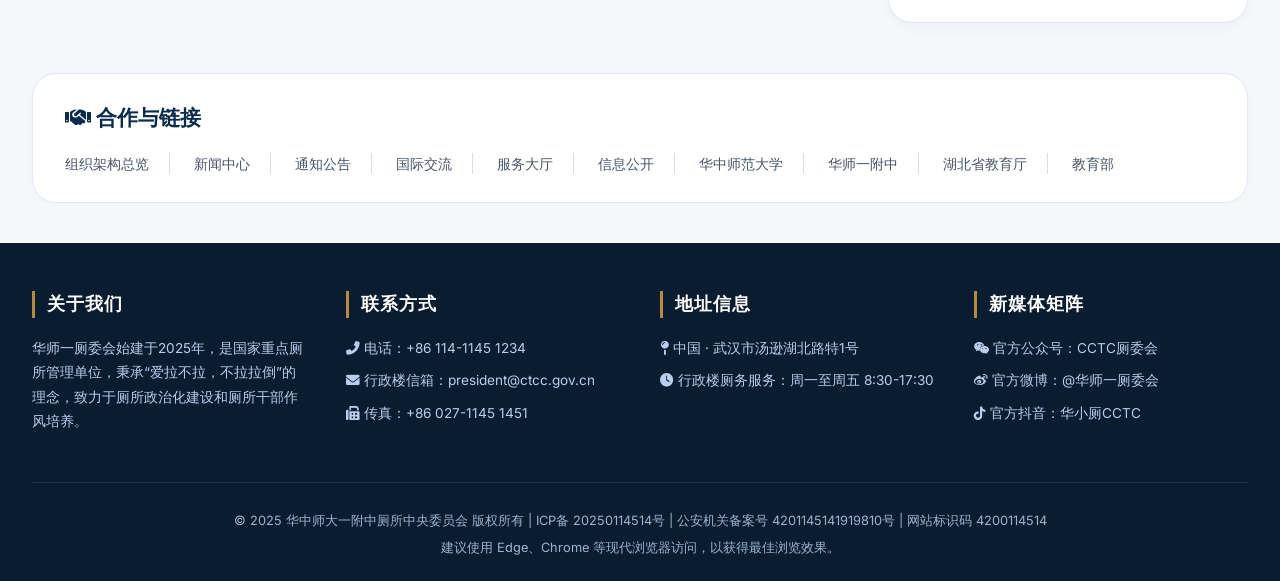
==== commit 57fa4e10: "Add official links to the top bar Added official links section with three links. Restore the origin" ====
--- a/index.html
+++ b/index.html
@@ -702,9 +702,12 @@
     <div class="container">
         <div class="date-links">
             <span><i class="fas fa-calendar-alt"></i> 2026年03月20日 星期五</span>
-            
         </div>
-        
+        <div class="official-links">
+            <a href="#"><i class="fas fa-envelope"></i> 厕长信箱</a>
+            <a href="#"><i class="fas fa-globe"></i>  English (In Development)</a>
+            <a href="#"><i class="fas fa-university"></i> 校友登录</a>
+        </div>
     </div>
 </div>
 
@@ -978,4 +981,4 @@
 </script>
 <script defer src="content-switcher.js"></script>
 
-</body></html>+</body></html>
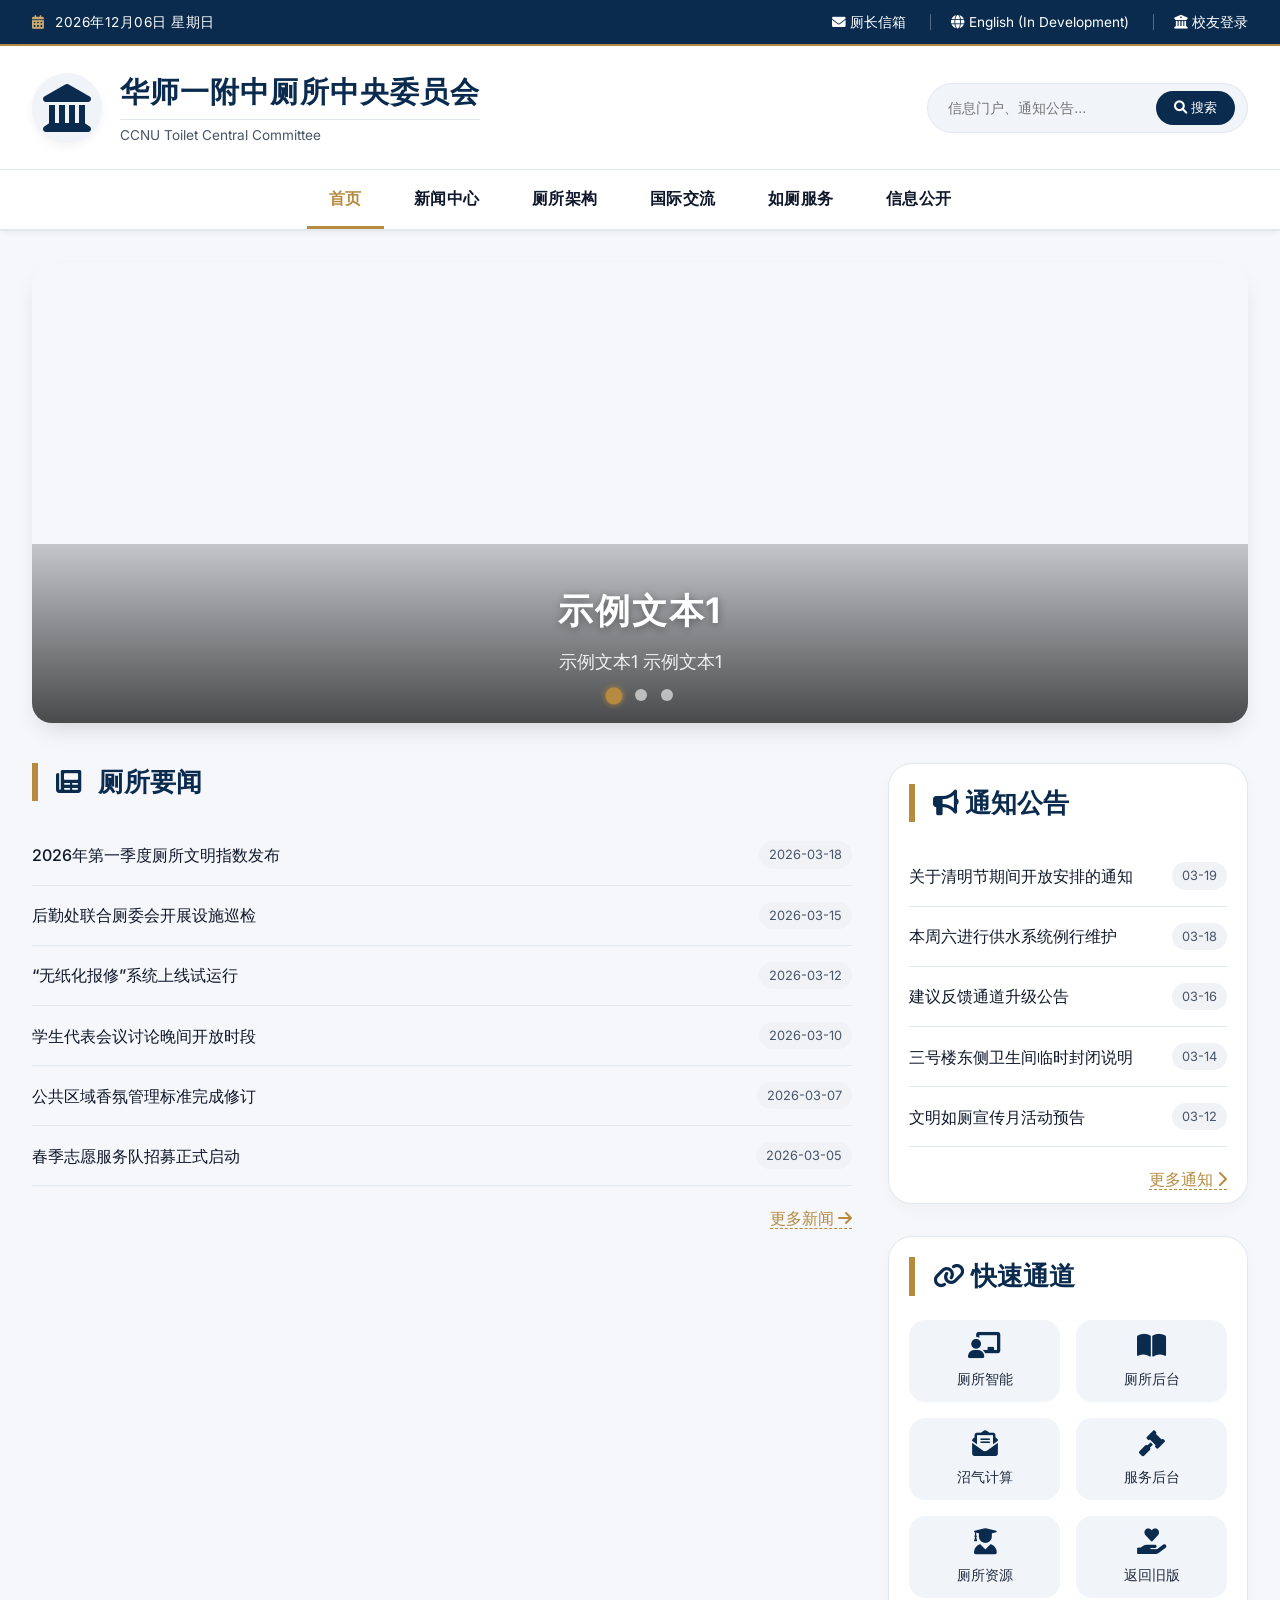
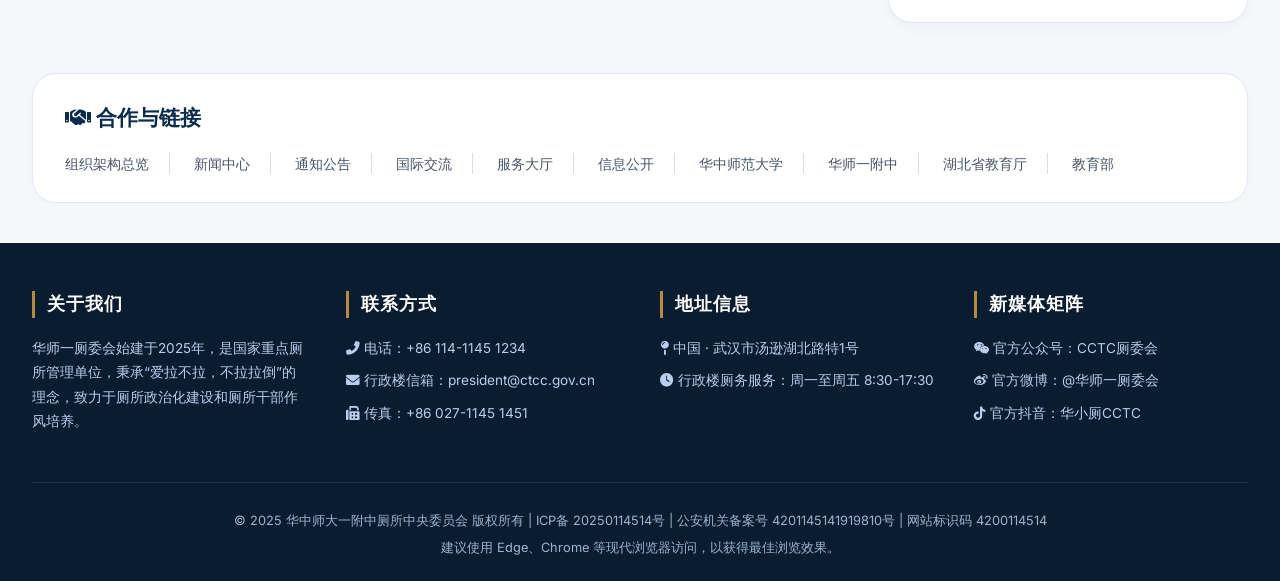
==== commit a64a2dfe: "fix: Resolve the bug in the carousel indicator bar The carousel indicator bar was initially displaye" ====
--- a/index.html
+++ b/index.html
@@ -1,5 +1,5 @@
 ﻿<!DOCTYPE html>
-<!-- saved from url=(0061)# -->
+
 <html lang="zh-CN"><head><meta http-equiv="Content-Type" content="text/html; charset=UTF-8">
     
     <meta name="viewport" content="width=device-width, initial-scale=1.0, user-scalable=yes">
@@ -749,30 +749,30 @@
 </div>
 
 <main id="homeContent">
-    <div class="container">
+        <div class="container">
         <!-- 轮播 Banner 庄重大气 -->
         <div class="carousel-section">
             <div class="carousel-container" id="carousel">
-                <!-- 三组幻灯片 背景图片使用权威庄重的学术/建筑风格占位图 (picsum 图书馆与城市学院风) -->
-                <div class="carousel-slide" style="background-image: url(&#39;https://picsum.photos/id/20/1600/500?grayscale&#39;);">
+                <!-- 三组幻灯片 背景图片使用占位图 -->
+                <div class="carousel-slide active" style="background-image: url('https://picsum.photos/id/20/1600/500?grayscale');">
                     <div class="slide-overlay">
-                        <h2>示例文本</h2>
-                        <p>示例文本 示例文本</p>
+                        <h2>示例文本1</h2>
+                        <p>示例文本1  示例文本1</p>
                     </div>
                 </div>
-                <div class="carousel-slide active" style="background-image: url(&#39;https://picsum.photos/id/96/1600/500?grayscale&#39;);">
+                <div class="carousel-slide" style="background-image: url('https://picsum.photos/id/96/1600/500?grayscale');">
                     <div class="slide-overlay">
-                        <h2>示例文本</h2>
-                        <p>示例文本 示例文本</p>
+                        <h2>示例文本2</h2>
+                        <p>示例文本2  示例文本2</p>
                     </div>
                 </div>
-                <div class="carousel-slide" style="background-image: url(&#39;https://picsum.photos/id/42/1600/500?grayscale&#39;);">
+                <div class="carousel-slide" style="background-image: url('https://picsum.photos/id/42/1600/500?grayscale');">
                     <div class="slide-overlay">
-                        <h2>示例文本</h2>
-                        <p>示例文本 示例文本</p>
+                        <h2>示例文本3</h2>
+                        <p>2示例文本3  示例文本3</p>
                     </div>
                 </div>
-                <div class="carousel-dots" id="dotsContainer"><div class="dot"></div><div class="dot active-dot"></div><div class="dot"></div></div>
+                <div class="carousel-dots" id="dotsContainer"></div>
             </div>
         </div>
 
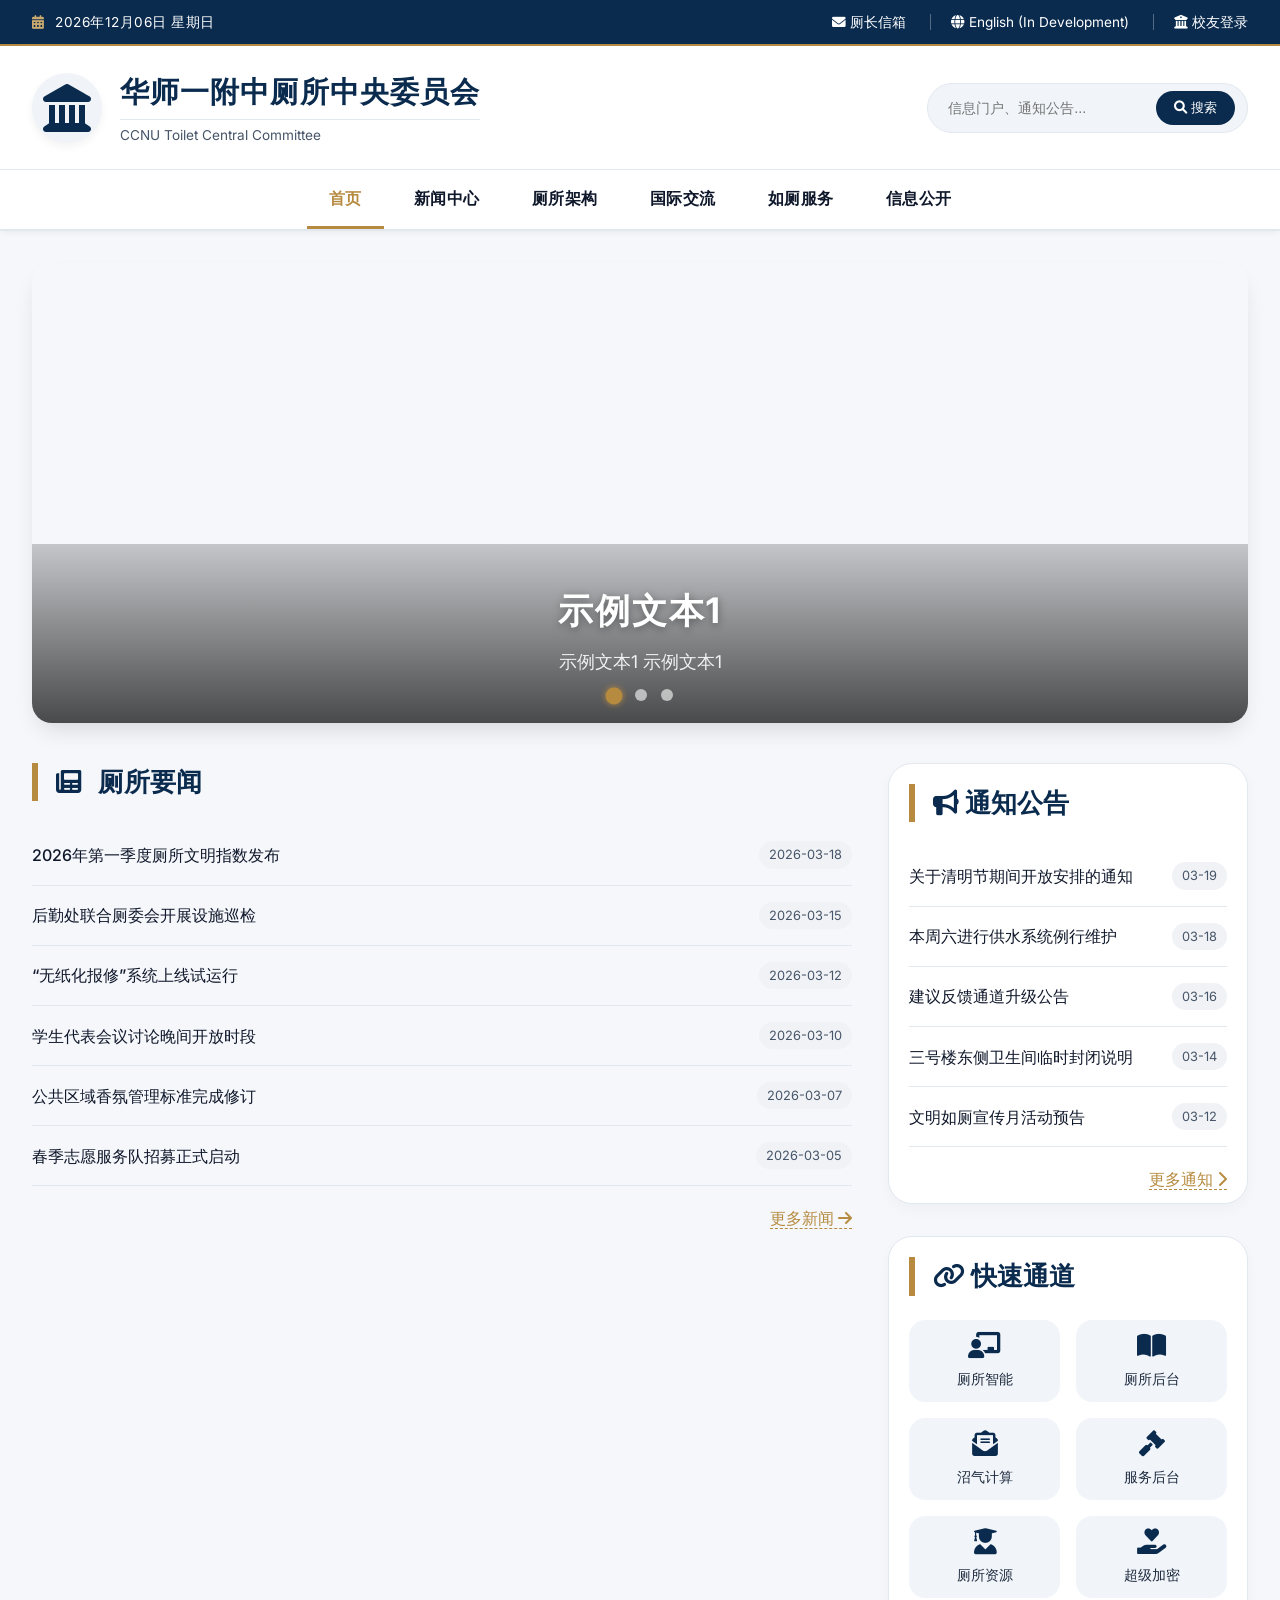
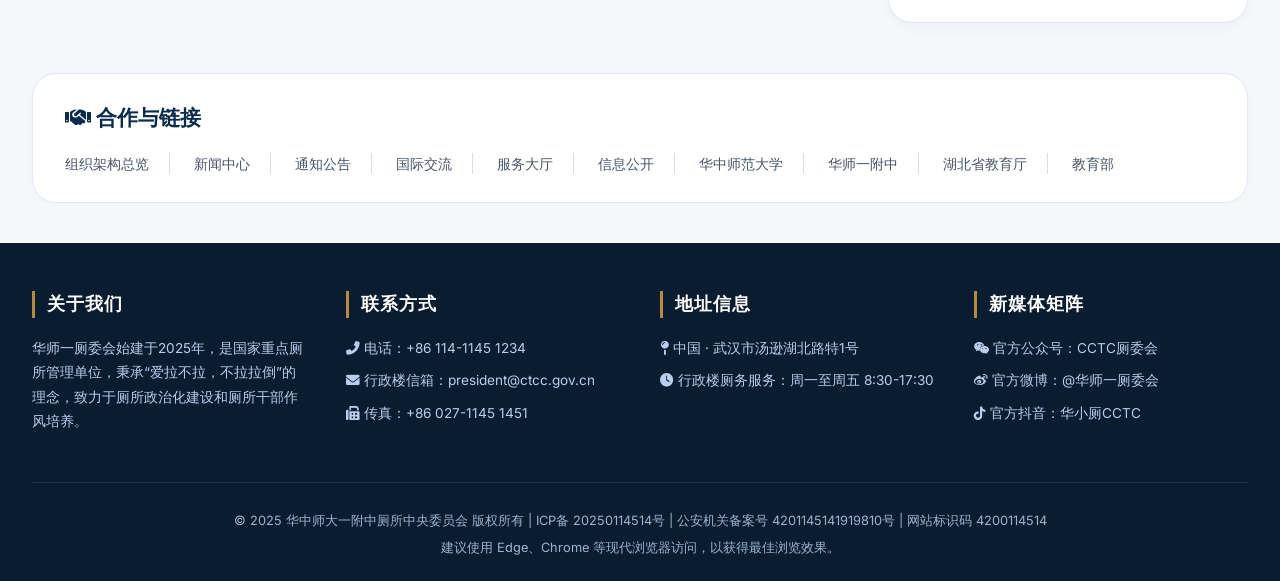
==== commit 238779b0: "Replace old version link with encryption link" ====
--- a/index.html
+++ b/index.html
@@ -816,7 +816,7 @@
                         <a href="https://homo.mclll114.me" class="link-item"><i class="fas fa-envelope-open-text"></i><span>沼气计算</span></a>
                         <a href="https://server.mclll114.me" class="link-item"><i class="fas fa-gavel"></i><span>服务后台</span></a>
                         <a href="https://files.mclll114.me" class="link-item"><i class="fas fa-user-graduate"></i><span>厕所资源</span></a>
-                        <a href="index_old.html" class="link-item"><i class="fas fa-hand-holding-heart"></i><span>返回旧版</span></a>
+                        <a href="encrypt.html" class="link-item"><i class="fas fa-hand-holding-heart"></i><span>超级加密</span></a>
                     </div>
                 </div>
             </div>
